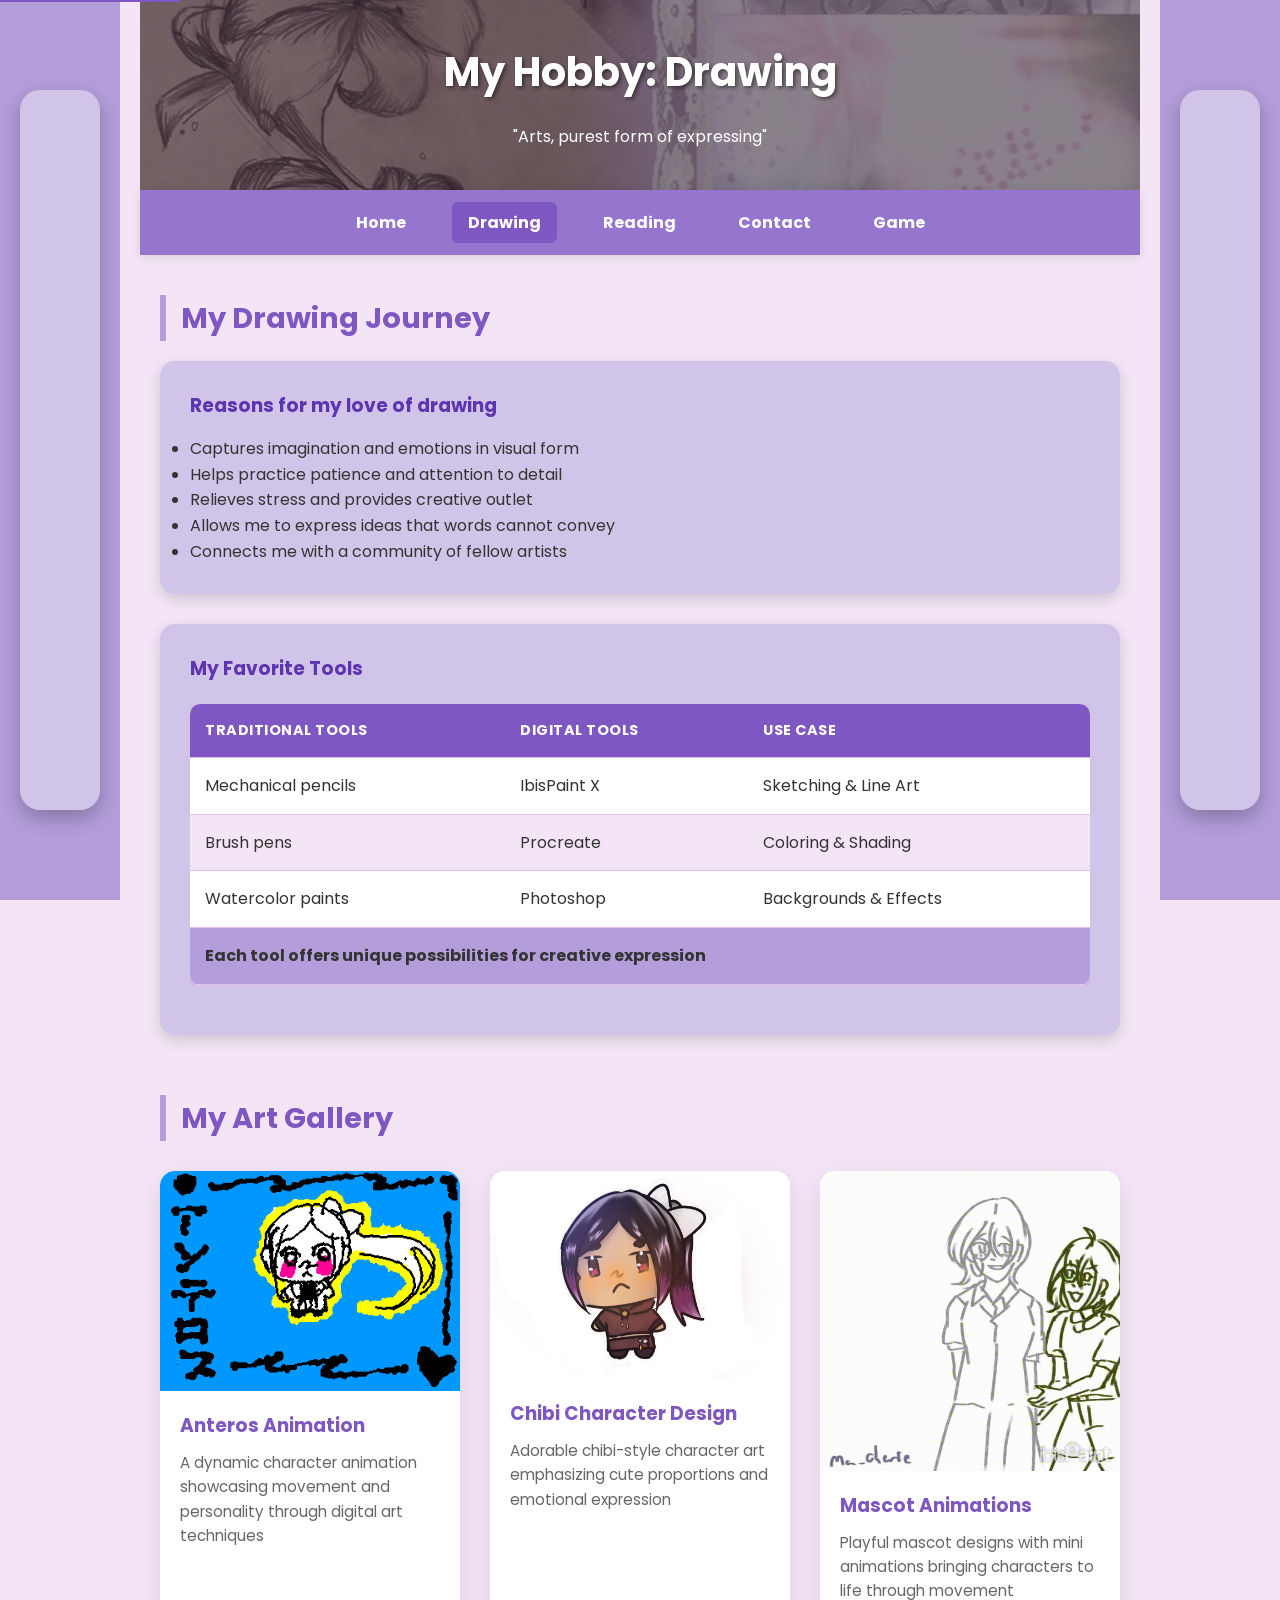
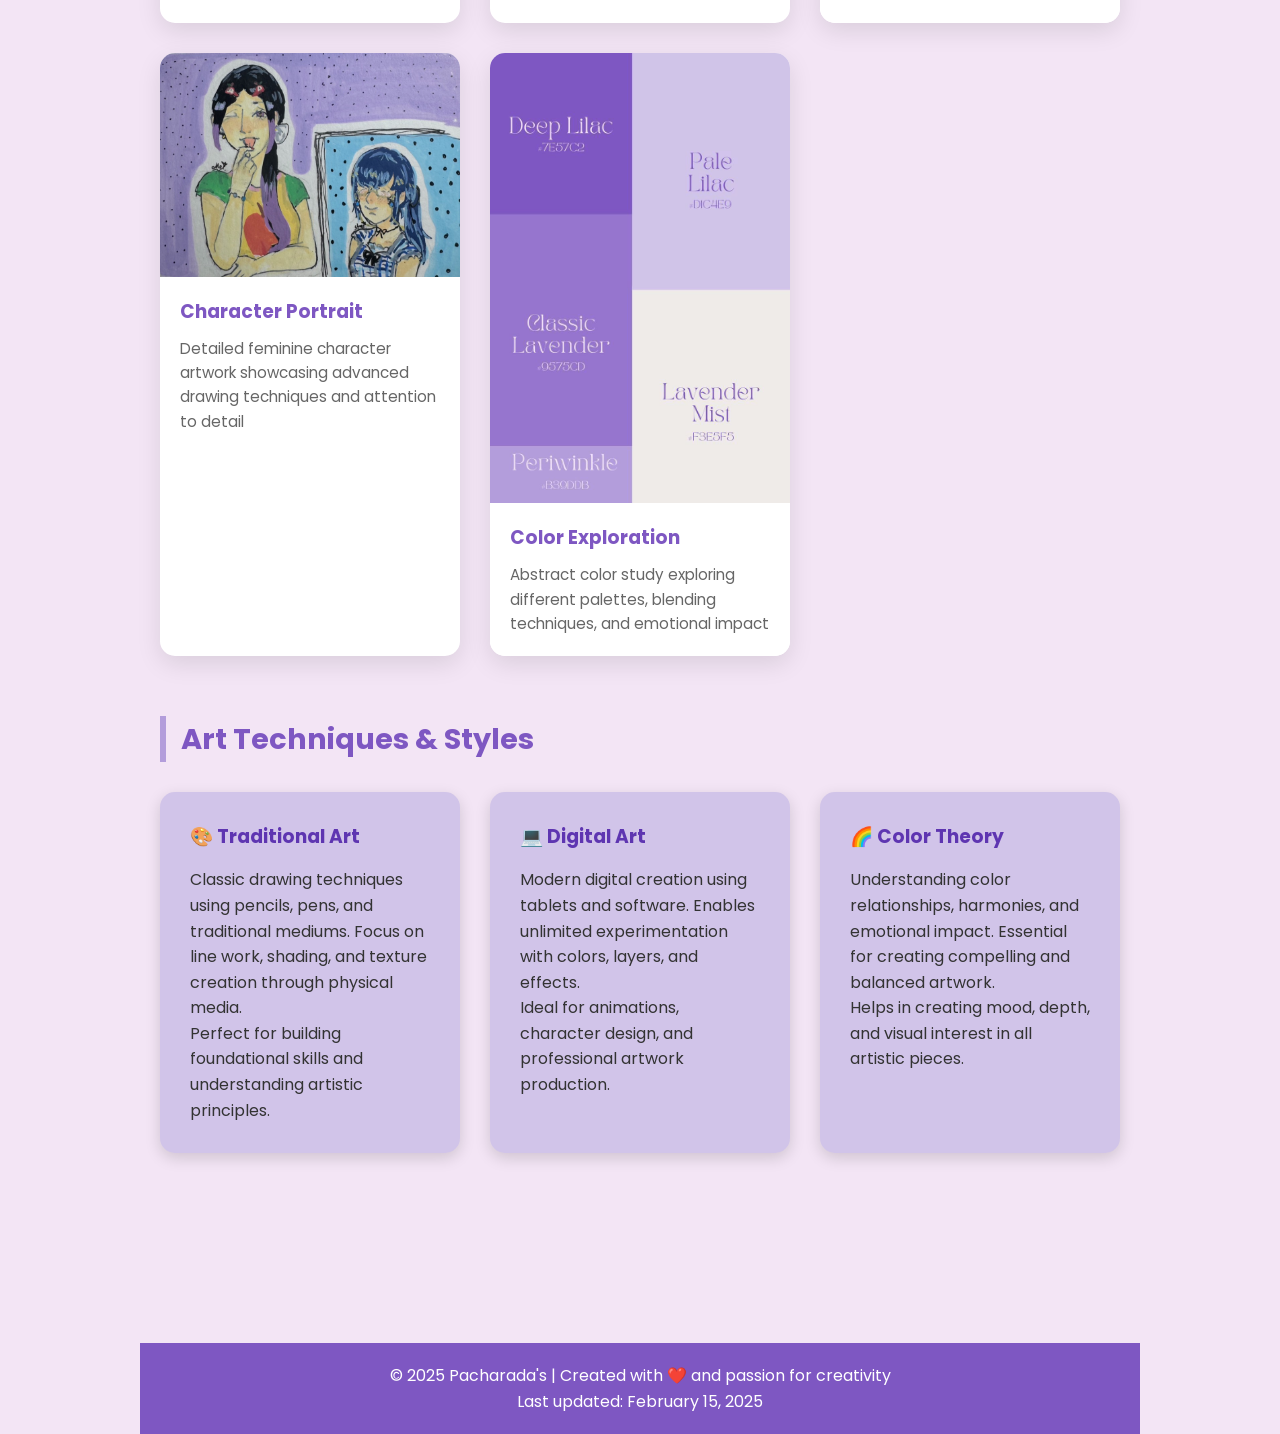
==== hobby.html @ 4d9fe264 "first commit" ====
<!DOCTYPE html>
<html lang="en">
<head>
    <meta charset="UTF-8">
    <meta name="viewport" content="width=device-width, initial-scale=1.0">
    <meta name="description" content="Drawing Gallery - Explore Pacharada's artistic journey and creative works">
    <meta name="keywords" content="drawing, art, gallery, creative, artwork, pencils, digital art">
    <meta name="author" content="Pacharada">
    <title>Drawing Gallery - Pacharada's Hobby Website</title>
    <link rel="stylesheet" href="styles.css">
    <link rel="preconnect" href="https://fonts.googleapis.com">
    <link rel="preconnect" href="https://fonts.gstatic.com" crossorigin>
    <link href="https://fonts.googleapis.com/css2?family=Poppins:wght@300;400;600;700&display=swap" rel="stylesheet">
</head>
<body>

<a href="#main-content" class="skip-link">Skip to main content</a>

<!-- Side Decorations -->
<aside class="side left" aria-hidden="true">
    <div class="decor-box"></div>
</aside>
<aside class="side right" aria-hidden="true">
    <div class="decor-box"></div>
</aside>

<div class="main">

<header role="banner">
    <h1>My Hobby: Drawing</h1>
    <p>"Arts, purest form of expressing"</p>
</header>

<nav role="navigation" aria-label="Main navigation">
    <a href="index.html">Home</a>
    <a href="hobby.html" class="active" aria-current="page">Drawing</a>
    <a href="hobby2.html">Reading</a>
    <a href="contact.html">Contact</a>
    <a href="game.html">Game</a>
</nav>

<main id="main-content" role="main">
    <section aria-labelledby="drawing-heading">
        <h2 id="drawing-heading">My Drawing Journey</h2>
        
        <article class="card">
            <h3>Reasons for my love of drawing</h3>
            <ul>
                <li>Captures imagination and emotions in visual form</li>
                <li>Helps practice patience and attention to detail</li>
                <li>Relieves stress and provides creative outlet</li>
                <li>Allows me to express ideas that words cannot convey</li>
                <li>Connects me with a community of fellow artists</li>
            </ul>
        </article>

        <article class="card">
            <h3>My Favorite Tools</h3>
            <div class="table-container">
                <table>
                    <thead>
                        <tr>
                            <th scope="col">Traditional Tools</th>
                            <th scope="col">Digital Tools</th>
                            <th scope="col">Use Case</th>
                        </tr>
                    </thead>
                    <tbody>
                        <tr>
                            <td>Mechanical pencils</td>
                            <td>IbisPaint X</td>
                            <td>Sketching & Line Art</td>
                        </tr>
                        <tr>
                            <td>Brush pens</td>
                            <td>Procreate</td>
                            <td>Coloring & Shading</td>
                        </tr>
                        <tr>
                            <td>Watercolor paints</td>
                            <td>Photoshop</td>
                            <td>Backgrounds & Effects</td>
                        </tr>
                    </tbody>
                    <tfoot>
                        <tr>
                            <td colspan="3">Each tool offers unique possibilities for creative expression</td>
                        </tr>
                    </tfoot>
                </table>
            </div>
        </article>
    </section>

    <section aria-labelledby="gallery-heading">
        <h2 id="gallery-heading">My Art Gallery</h2>
        
        <div class="multimedia-container">
            <div class="media-item">
                <img src="/Img/Anteros.gif" alt="Animated artwork featuring Anteros character with smooth movements" loading="lazy">
                <div class="media-caption">
                    <h3>Anteros Animation</h3>
                    <p>A dynamic character animation showcasing movement and personality through digital art techniques</p>
                </div>
            </div>
            
            <div class="media-item">
                <img src="/Img/ante%20chibi%201.jpg" alt="Chibi style character artwork with cute proportions and expressive features" loading="lazy">
                <div class="media-caption">
                    <h3>Chibi Character Design</h3>
                    <p>Adorable chibi-style character art emphasizing cute proportions and emotional expression</p>
                </div>
            </div>
            
            <div class="media-item">
                <img src="/Img/mascots%20gif%20mini-ani.gif" alt="Mini animated mascot characters with playful movements and interactions" loading="lazy">
                <div class="media-caption">
                    <h3>Mascot Animations</h3>
                    <p>Playful mascot designs with mini animations bringing characters to life through movement</p>
                </div>
            </div>
            
            <div class="media-item">
                <img src="/Img/enthanante%20fem.jpg" alt="Feminine character artwork with detailed features and artistic styling" loading="lazy">
                <div class="media-caption">
                    <h3>Character Portrait</h3>
                    <p>Detailed feminine character artwork showcasing advanced drawing techniques and attention to detail</p>
                </div>
            </div>
            
            <div class="media-item">
                <img src="/Img/color.jpg" alt="Colorful abstract artwork demonstrating various color techniques and blending" loading="lazy">
                <div class="media-caption">
                    <h3>Color Exploration</h3>
                    <p>Abstract color study exploring different palettes, blending techniques, and emotional impact</p>
                </div>
            </div>
            
        </div>
    </section>

    <section aria-labelledby="techniques-heading">
        <h2 id="techniques-heading">Art Techniques & Styles</h2>
        
        <div class="hobby-grid">
            <article class="card">
                <h3>🎨 Traditional Art</h3>
                <p>Classic drawing techniques using pencils, pens, and traditional mediums. Focus on line work, shading, and texture creation through physical media.</p>
                <p>Perfect for building foundational skills and understanding artistic principles.</p>
            </article>
            
            <article class="card">
                <h3>💻 Digital Art</h3>
                <p>Modern digital creation using tablets and software. Enables unlimited experimentation with colors, layers, and effects.</p>
                <p>Ideal for animations, character design, and professional artwork production.</p>
            </article>
            
            <article class="card">
                <h3>🌈 Color Theory</h3>
                <p>Understanding color relationships, harmonies, and emotional impact. Essential for creating compelling and balanced artwork.</p>
                <p>Helps in creating mood, depth, and visual interest in all artistic pieces.</p>
            </article>
        </div>
    </section>
</main>

<footer role="contentinfo">
    <p>&copy; 2025 Pacharada's | Created with ❤️ and passion for creativity</p>
    <p>Last updated: <time datetime="2025-02-15">February 15, 2025</time></p>
</footer>

</div>

<script src="page-transitions.js"></script>

</body>
</html>
---- styles.css ----
/* ===== RESET & BASE STYLES ===== */
* {
    margin: 0;
    padding: 0;
    box-sizing: border-box;
}

body {
    font-family: "Poppins", sans-serif;
    background: #F3E5F5;
    color: #333;
    line-height: 1.6;
}

/* ===== ACCESSIBILITY ===== */
/* Focus styles for keyboard navigation */
*:focus {
    outline: 3px solid #7E57C2;
    outline-offset: 2px;
}

/* Skip to content link for screen readers */
.skip-link {
    position: absolute;
    top: -40px;
    left: 0;
    background: #7E57C2;
    color: white;
    padding: 8px;
    text-decoration: none;
    z-index: 1000;
}

.skip-link:focus {
    top: 0;
}

/* ===== SIDE DECORATIONS ===== */
.side {
    position: fixed;
    top: 0;
    width: 120px;
    height: 100vh;
    background: #B39DDB;
    display: flex;
    justify-content: center;
    align-items: center;
    z-index: 1;
}

.side.left { left: 0; }
.side.right { right: 0; }

.side .decor-box {
    width: 80px;
    height: 80%;
    background: #D1C4E9;
    border-radius: 20px;
    box-shadow: 0 8px 20px rgba(0,0,0,0.25);
    animation: float 4s ease-in-out infinite;
}

@keyframes float {
    0%, 100% { transform: translateY(0); }
    50% { transform: translateY(-15px); }
}

/* ===== MAIN LAYOUT ===== */
.main {
    margin: 0 140px;
    min-height: 100vh;
}

/* ===== HEADER ===== */
header {
    background: url("/Img/img7.jpg") center/cover no-repeat;
    color: white;
    padding: 2.5em 0;
    text-align: center;
    position: relative;
}

header::before {
    content: '';
    position: absolute;
    top: 0;
    left: 0;
    right: 0;
    bottom: 0;
    background: rgba(0,0,0,0.4);
    z-index: 1;
}

header h1, header p {
    position: relative;
    z-index: 2;
}

header h1 {
    font-size: 2.5em;
    margin-bottom: 0.5em;
    text-shadow: 2px 2px 4px rgba(0,0,0,0.5);
}

/* ===== NAVIGATION ===== */
nav {
    background: #9575CD;
    display: flex;
    justify-content: center;
    gap: 30px;
    padding: 12px 0;
    position: sticky;
    top: 0;
    z-index: 100;
    box-shadow: 0 2px 10px rgba(0,0,0,0.1);
}

nav a {
    color: white;
    text-decoration: none;
    font-weight: bold;
    padding: 8px 16px;
    border-radius: 6px;
    transition: all 0.3s ease;
}

nav a:hover, nav a:focus {
    background: rgba(255,255,255,0.2);
    transform: translateY(-2px);
}

nav a.active {
    background: #7E57C2;
}

/* ===== MAIN CONTENT ===== */
main {
    max-width: 1000px;
    margin: 0 auto;
    padding: 40px 20px;
}

section {
    margin-bottom: 60px;
}

/* ===== CARDS ===== */
.card {
    background: #D1C4E9;
    border-radius: 15px;
    padding: 30px;
    margin-bottom: 30px;
    box-shadow: 0 5px 15px rgba(0,0,0,0.15);
    transition: transform 0.35s ease, box-shadow 0.35s ease;
}

.card:hover {
    transform: translateY(-6px);
    box-shadow: 0 12px 28px rgba(94,53,177,0.4);
}

/* ===== BUTTONS ===== */
.btn {
    display: inline-block;
    margin-top: 15px;
    padding: 12px 25px;
    background: #7E57C2;
    color: white;
    text-decoration: none;
    border-radius: 6px;
    font-weight: bold;
    transition: all 0.3s ease;
    border: none;
    cursor: pointer;
    font-size: 1em;
}

.btn:hover, .btn:focus {
    background: #9575CD;
    transform: scale(1.08);
    box-shadow: 0 10px 25px rgba(126,87,194,0.5);
}

/* ===== TABLES ===== */
.table-container {
    overflow-x: auto;
    margin: 20px 0;
}

table {
    width: 100%;
    border-collapse: collapse;
    background: white;
    border-radius: 10px;
    overflow: hidden;
    box-shadow: 0 4px 15px rgba(0,0,0,0.1);
}

thead {
    background: #7E57C2;
    color: white;
}

th, td {
    padding: 15px;
    text-align: left;
    border-bottom: 1px solid #E1BEE7;
}

th {
    font-weight: bold;
    text-transform: uppercase;
    font-size: 0.9em;
    letter-spacing: 0.5px;
}

tbody tr:nth-child(even) {
    background: #F3E5F5;
}

tbody tr:hover {
    background: #E1BEE7;
    transform: scale(1.01);
    transition: all 0.2s ease;
}

tfoot {
    background: #B39DDB;
    font-weight: bold;
}

/* ===== FORMS ===== */
.form-group {
    margin-bottom: 20px;
}

label {
    display: block;
    margin-bottom: 8px;
    font-weight: 600;
    color: #5E35B1;
}

input, textarea, select {
    width: 100%;
    padding: 12px;
    border: 2px solid #E1BEE7;
    border-radius: 8px;
    font-size: 1em;
    transition: all 0.3s ease;
    background: white;
}

input:hover, textarea:hover, select:hover {
    border-color: #B39DDB;
    transform: translateY(-2px);
    box-shadow: 0 4px 12px rgba(94,53,177,0.15);
}

input:focus, textarea:focus, select:focus {
    border-color: #7E57C2;
    box-shadow: 0 0 0 3px rgba(126,87,194,0.1);
}

input:invalid, textarea:invalid {
    border-color: #e74c3c;
}

input:valid, textarea:valid {
    border-color: #27ae60;
}

.error-message {
    color: #e74c3c;
    font-size: 0.9em;
    margin-top: 5px;
    display: none;
}

/* ===== MULTIMEDIA ===== */
.multimedia-container {
    display: grid;
    grid-template-columns: repeat(auto-fit, minmax(300px, 1fr));
    gap: 30px;
    margin: 30px 0;
}

.media-item {
    background: white;
    border-radius: 15px;
    overflow: hidden;
    box-shadow: 0 8px 25px rgba(0,0,0,0.1);
    transition: transform 0.3s ease;
}

.media-item:hover {
    transform: translateY(-8px);
}

.media-item img, .media-item video, .media-item audio {
    width: 100%;
    height: auto;
    display: block;
}

.media-caption {
    padding: 20px;
    background: white;
}

.media-caption h3 {
    color: #7E57C2;
    margin-bottom: 10px;
}

.media-caption p {
    color: #666;
    font-size: 0.95em;
}

/* ===== GAME STYLES ===== */
.game-container {
    background: white;
    border-radius: 15px;
    padding: 30px;
    box-shadow: 0 8px 25px rgba(0,0,0,0.1);
    text-align: center;
}

.game-header {
    display: flex;
    justify-content: space-between;
    align-items: center;
    margin-bottom: 30px;
    flex-wrap: wrap;
    gap: 20px;
}

.game-stats {
    display: flex;
    gap: 30px;
    align-items: center;
}

.stat-item {
    background: #F3E5F5;
    padding: 10px 20px;
    border-radius: 10px;
    font-weight: bold;
    color: #5E35B1;
}

.game-board {
    display: grid;
    grid-template-columns: repeat(4, 1fr);
    gap: 15px;
    max-width: 500px;
    margin: 0 auto 30px;
}

.memory-card {
    aspect-ratio: 1;
    background: linear-gradient(135deg, #7E57C2, #9575CD);
    border-radius: 10px;
    cursor: pointer;
    display: flex;
    align-items: center;
    justify-content: center;
    font-size: 2em;
    color: white;
    transition: all 0.3s ease;
    position: relative;
    transform-style: preserve-3d;
}

.memory-card:hover {
    transform: scale(1.05);
}

.memory-card.flipped {
    transform: rotateY(180deg);
}

.memory-card.matched {
    background: linear-gradient(135deg, #4CAF50, #66BB6A);
    animation: matchPulse 0.6s ease;
}

@keyframes matchPulse {
    0% { transform: scale(1); }
    50% { transform: scale(1.1); }
    100% { transform: scale(1); }
}

.card-front, .card-back {
    position: absolute;
    width: 100%;
    height: 100%;
    display: flex;
    align-items: center;
    justify-content: center;
    backface-visibility: hidden;
    border-radius: 10px;
}

.card-back {
    transform: rotateY(180deg);
    background: white;
    color: #333;
}

.game-controls {
    display: flex;
    gap: 15px;
    justify-content: center;
    flex-wrap: wrap;
}

.game-message {
    margin: 20px 0;
    padding: 15px;
    border-radius: 10px;
    font-weight: bold;
    transition: all 0.3s ease;
}

.game-message.success {
    background: #d4edda;
    color: #155724;
    border: 1px solid #c3e6cb;
}

.game-message.info {
    background: #d1ecf1;
    color: #0c5460;
    border: 1px solid #bee5eb;
}

/* ===== HIGH SCORES ===== */
#high-scores {
    margin-top: 30px;
    text-align: center;
}

#high-scores h3 {
    color: #7E57C2;
    margin-bottom: 20px;
    font-size: 1.5em;
}

.scores-list {
    display: flex;
    flex-direction: column;
    gap: 10px;
    max-width: 400px;
    margin: 0 auto;
}

.score-item {
    display: flex;
    justify-content: space-between;
    align-items: center;
    padding: 12px 15px;
    background: #F3E5F5;
    border-radius: 8px;
    border: 2px solid #E1BEE7;
    transition: all 0.3s ease;
}

.score-item:hover {
    background: #E1BEE7;
    transform: translateY(-2px);
    box-shadow: 0 4px 12px rgba(94,53,177,0.15);
}

.score-item:first-child {
    background: linear-gradient(135deg, #FFD700, #FFA500);
    color: white;
    border-color: #FFD700;
    font-weight: bold;
}

.score-item:nth-child(2) {
    background: linear-gradient(135deg, #C0C0C0, #808080);
    color: white;
    border-color: #C0C0C0;
    font-weight: bold;
}

.score-item:nth-child(3) {
    background: linear-gradient(135deg, #CD7F32, #8B4513);
    color: white;
    border-color: #CD7F32;
    font-weight: bold;
}

.rank {
    font-weight: bold;
    min-width: 30px;
    color: #7E57C2;
}

.score-item:first-child .rank,
.score-item:nth-child(2) .rank,
.score-item:nth-child(3) .rank {
    color: white;
}

.score-details {
    flex: 1;
    text-align: center;
    font-weight: 600;
}

.score-date {
    font-size: 0.85em;
    color: #666;
    min-width: 80px;
    text-align: right;
}

.score-item:first-child .score-date,
.score-item:nth-child(2) .score-date,
.score-item:nth-child(3) .score-date {
    color: rgba(255,255,255,0.8);
}

/* ===== GRID LAYOUTS ===== */
.contact-grid {
    display: grid;
    grid-template-columns: repeat(auto-fit, minmax(280px, 1fr));
    gap: 25px;
}

.hobby-grid {
    display: grid;
    grid-template-columns: repeat(auto-fit, minmax(250px, 1fr));
    gap: 30px;
    margin: 30px 0;
}

/* ===== FOOTER ===== */
footer {
    background: #7E57C2;
    color: white;
    text-align: center;
    padding: 20px;
    margin-top: 60px;
}

/* ===== RESPONSIVE DESIGN ===== */
@media (max-width: 768px) {
    .side {
        width: 60px;
    }
    
    .side .decor-box {
        width: 40px;
    }
    
    .main {
        margin: 0 80px;
    }
    
    header h1 {
        font-size: 2em;
    }
    
    nav {
        flex-wrap: wrap;
        gap: 10px;
        padding: 10px;
    }
    
    nav a {
        padding: 6px 12px;
        font-size: 0.9em;
    }
    
    .game-board {
        grid-template-columns: repeat(3, 1fr);
        gap: 10px;
        max-width: 350px;
    }
    
    .memory-card {
        font-size: 1.5em;
    }
    
    .game-header {
        justify-content: center;
        text-align: center;
    }
    
    .game-stats {
        flex-direction: column;
        gap: 10px;
    }
    
    .scores-list {
        max-width: 280px;
    }
    
    .score-item {
        padding: 10px 12px;
        font-size: 0.9em;
    }
    
    .score-date {
        display: none;
    }
}

@media (max-width: 480px) {
    .side {
        display: none;
    }
    
    .main {
        margin: 0;
    }
    
    header {
        padding: 1.5em 0;
    }
    
    header h1 {
        font-size: 1.5em;
    }
    
    main {
        padding: 20px 15px;
    }
    
    .card {
        padding: 20px;
    }
    
    .game-board {
        grid-template-columns: repeat(3, 1fr);
        gap: 8px;
        max-width: 280px;
    }
    
    .memory-card {
        font-size: 1.2em;
    }
    
    .multimedia-container {
        grid-template-columns: 1fr;
    }
}

/* ===== SOCIAL LINKS ===== */
.social-link {
    display: inline-block;
    margin-left: 6px;
    color: #5E35B1;
    font-weight: 600;
    text-decoration: none;
    transition: all 0.3s ease;
}

.social-link:hover, .social-link:focus {
    color: #311B92;
    transform: scale(1.08);
    text-decoration: underline;
}

/* ===== HEADINGS ===== */
h2 {
    color: #7E57C2;
    border-left: 6px solid #B39DDB;
    padding-left: 15px;
    margin-bottom: 20px;
    font-size: 1.8em;
}

h3 {
    color: #5E35B1;
    margin-bottom: 15px;
}

/* ===== UTILITY CLASSES ===== */
.text-center { text-align: center; }
.text-left { text-align: left; }
.text-right { text-align: right; }

.mb-20 { margin-bottom: 20px; }
.mb-30 { margin-bottom: 30px; }
.mt-20 { margin-top: 20px; }
.mt-30 { margin-top: 30px; }

.hidden { display: none; }
.visible { display: block; }

/* ===== ANIMATIONS ===== */
@keyframes fadeIn {
    from { opacity: 0; transform: translateY(20px); }
    to { opacity: 1; transform: translateY(0); }
}

@keyframes pageFadeIn {
    from { opacity: 0; }
    to { opacity: 1; }
}

@keyframes slideInFromLeft {
    from { opacity: 0; transform: translateX(-30px); }
    to { opacity: 1; transform: translateX(0); }
}

@keyframes slideInFromRight {
    from { opacity: 0; transform: translateX(30px); }
    to { opacity: 1; transform: translateX(0); }
}

@keyframes slideInFromTop {
    from { opacity: 0; transform: translateY(-30px); }
    to { opacity: 1; transform: translateY(0); }
}

@keyframes slideInFromBottom {
    from { opacity: 0; transform: translateY(30px); }
    to { opacity: 1; transform: translateY(0); }
}

/* Page transition animations */
.page-transition {
    animation: pageFadeIn 0.6s ease-in-out;
}

.fade-in {
    animation: fadeIn 0.6s ease forwards;
}

.slide-in-left {
    animation: slideInFromLeft 0.8s ease forwards;
}

.slide-in-right {
    animation: slideInFromRight 0.8s ease forwards;
}

.slide-in-top {
    animation: slideInFromTop 0.8s ease forwards;
}

.slide-in-bottom {
    animation: slideInFromBottom 0.8s ease forwards;
}

/* Staggered animations for multiple elements */
.stagger-animation > * {
    opacity: 0;
    animation: fadeIn 0.6s ease forwards;
}

.stagger-animation > *:nth-child(1) { animation-delay: 0.1s; }
.stagger-animation > *:nth-child(2) { animation-delay: 0.2s; }
.stagger-animation > *:nth-child(3) { animation-delay: 0.3s; }
.stagger-animation > *:nth-child(4) { animation-delay: 0.4s; }
.stagger-animation > *:nth-child(5) { animation-delay: 0.5s; }
.stagger-animation > *:nth-child(6) { animation-delay: 0.6s; }

/* Page content animations on load */
main {
    animation: slideInFromBottom 0.8s ease-out;
}

.card {
    animation: slideInFromTop 0.8s ease-out;
    animation-fill-mode: both;
}

.card:nth-child(1) { animation-delay: 0.1s; }
.card:nth-child(2) { animation-delay: 0.2s; }
.card:nth-child(3) { animation-delay: 0.3s; }
.card:nth-child(4) { animation-delay: 0.4s; }
.card:nth-child(5) { animation-delay: 0.5s; }
.card:nth-child(6) { animation-delay: 0.6s; }

/* Navigation animation */
nav {
    animation: slideInFromTop 0.6s ease-out;
}

/* Header animation */
header {
    animation: slideInFromTop 0.8s ease-out;
}

/* Footer animation */
footer {
    animation: slideInFromBottom 0.6s ease-out;
    animation-delay: 0.3s;
    animation-fill-mode: both;
}

/* Smooth transitions for all interactive elements */
a, button, .btn, input, textarea, select {
    transition: all 0.3s ease;
}

/* Enhanced hover animations */
.card:hover {
    animation: none; /* Disable animation on hover to prevent conflicts */
    transform: translateY(-6px);
    box-shadow: 0 12px 28px rgba(94,53,177,0.4);
}

/* Loading state animation */
.loading {
    opacity: 0.6;
    pointer-events: none;
    transition: opacity 0.3s ease;
}

/* Page exit animation (for future use with JavaScript) */
.page-exit {
    animation: pageFadeOut 0.4s ease-in forwards;
}

@keyframes pageFadeOut {
    from { opacity: 1; }
    to { opacity: 0; }
}

/* ===== PRINT STYLES ===== */
@media print {
    .side {
        display: none;
    }
    
    .main {
        margin: 0;
    }
    
    nav {
        position: static;
    }
    
    .game-container {
        break-inside: avoid;
    }
}
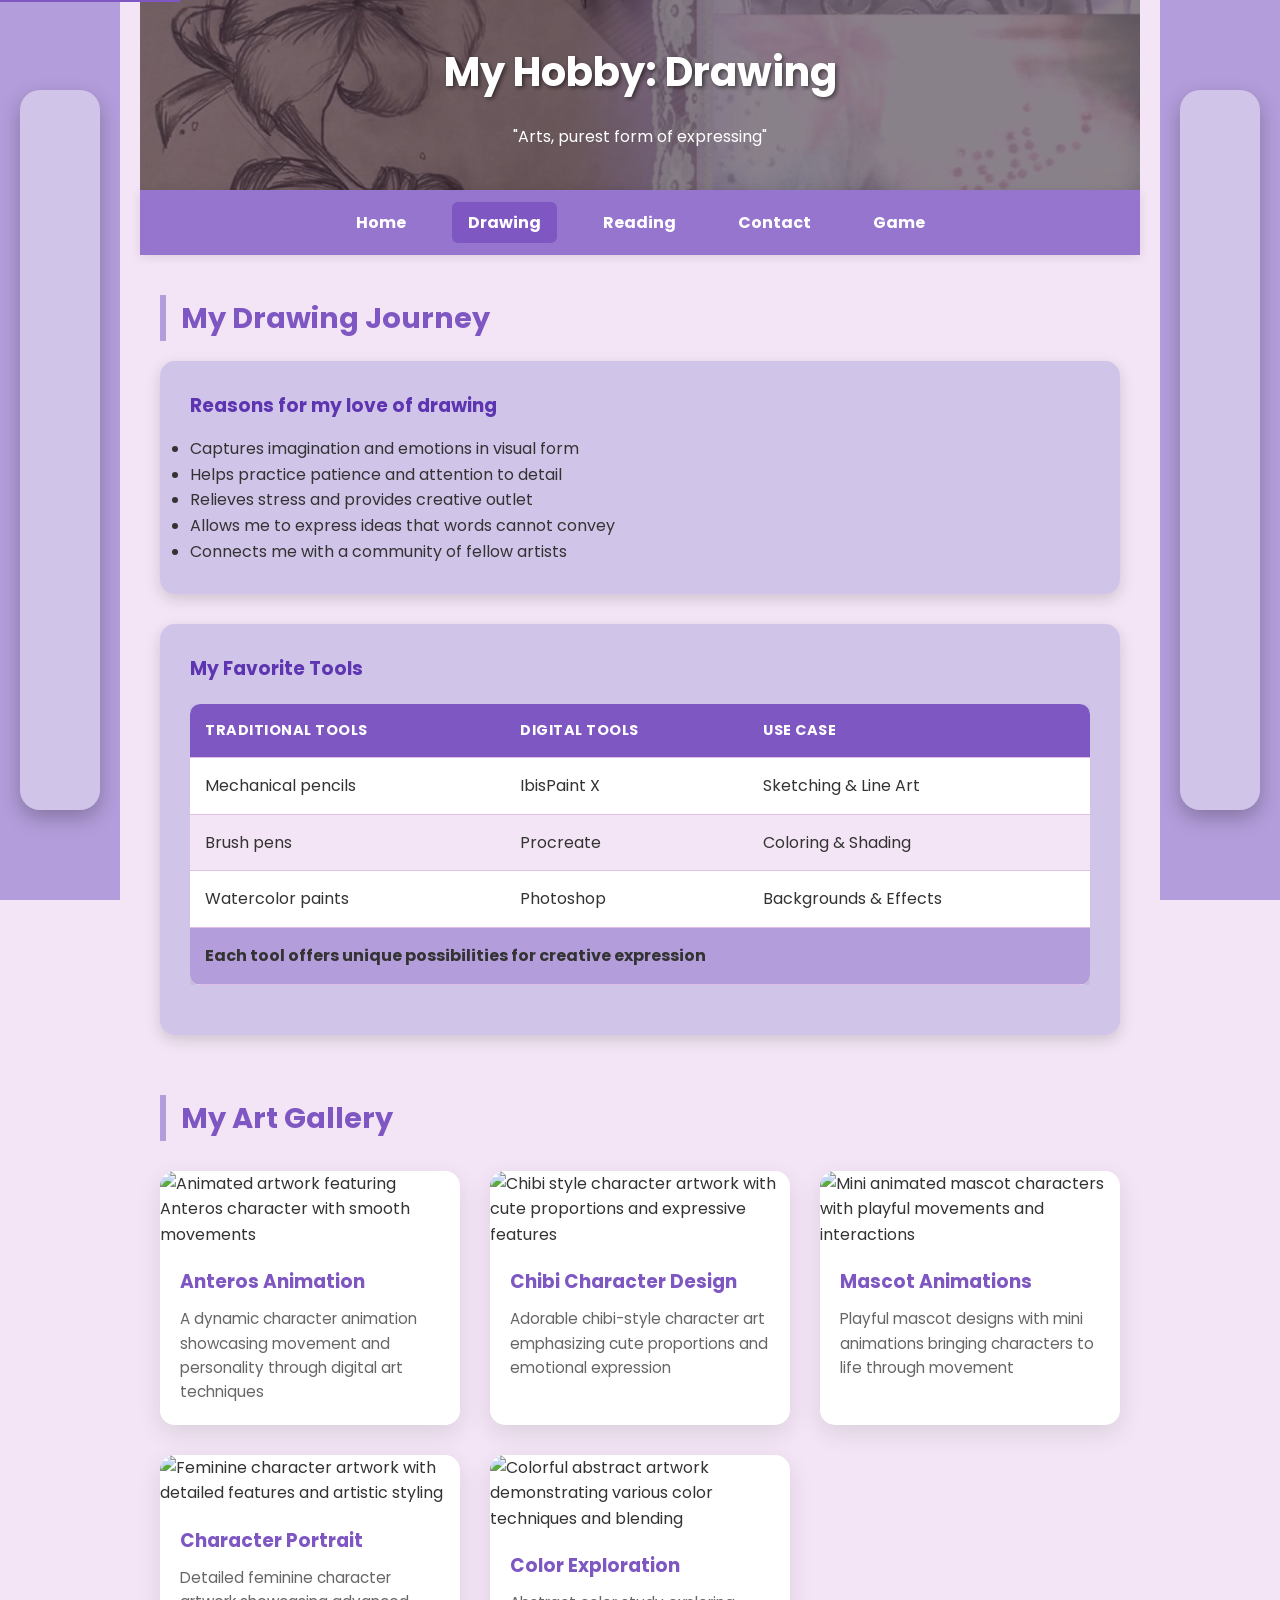
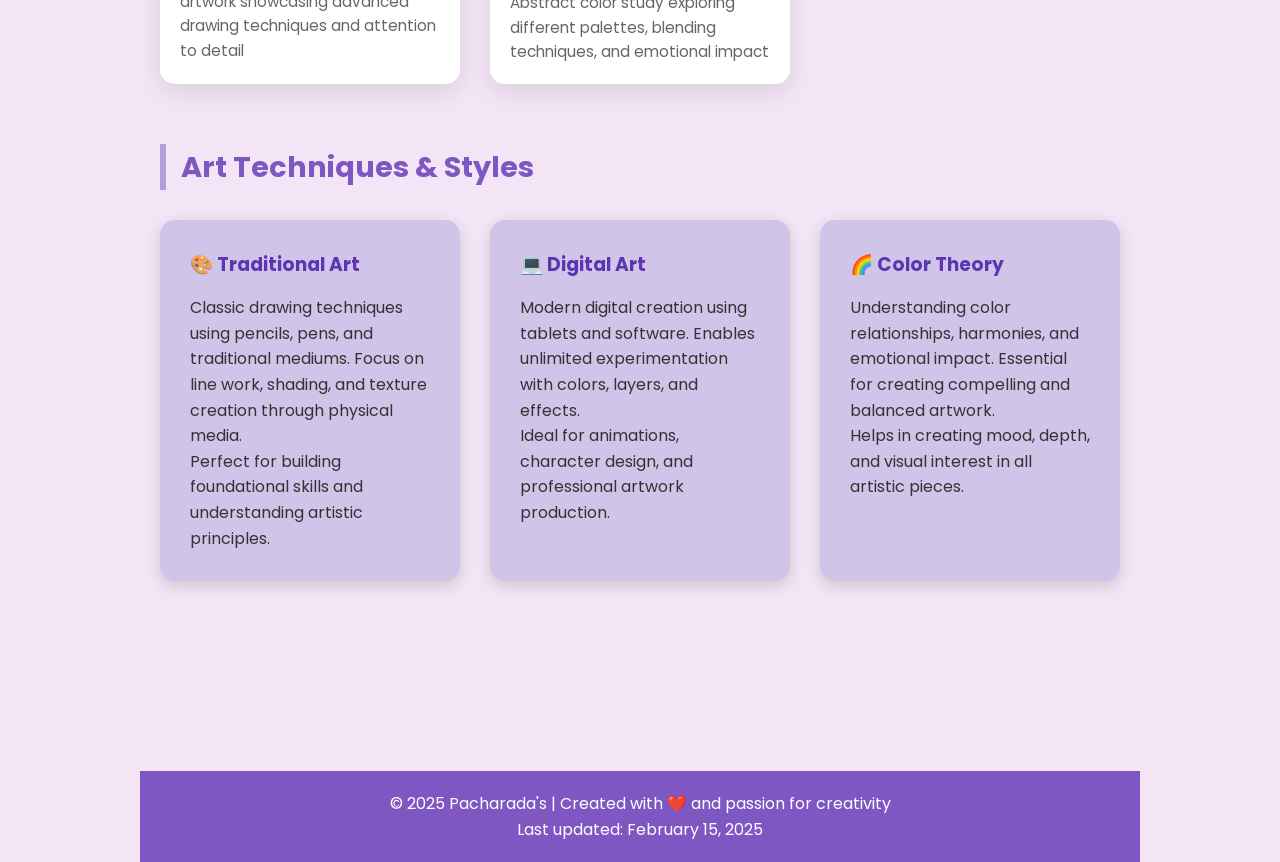
==== commit 257a4c26: "first commit" ====
--- a/hobby.html
+++ b/hobby.html
@@ -97,7 +97,7 @@
         
         <div class="multimedia-container">
             <div class="media-item">
-                <img src="/Img/Anteros.gif" alt="Animated artwork featuring Anteros character with smooth movements" loading="lazy">
+                <img src="/Anteros.gif" alt="Animated artwork featuring Anteros character with smooth movements" loading="lazy">
                 <div class="media-caption">
                     <h3>Anteros Animation</h3>
                     <p>A dynamic character animation showcasing movement and personality through digital art techniques</p>
@@ -105,7 +105,7 @@
             </div>
             
             <div class="media-item">
-                <img src="/Img/ante%20chibi%201.jpg" alt="Chibi style character artwork with cute proportions and expressive features" loading="lazy">
+                <img src="/ante%20chibi%201.jpg" alt="Chibi style character artwork with cute proportions and expressive features" loading="lazy">
                 <div class="media-caption">
                     <h3>Chibi Character Design</h3>
                     <p>Adorable chibi-style character art emphasizing cute proportions and emotional expression</p>
@@ -113,7 +113,7 @@
             </div>
             
             <div class="media-item">
-                <img src="/Img/mascots%20gif%20mini-ani.gif" alt="Mini animated mascot characters with playful movements and interactions" loading="lazy">
+                <img src="/mascots%20gif%20mini-ani.gif" alt="Mini animated mascot characters with playful movements and interactions" loading="lazy">
                 <div class="media-caption">
                     <h3>Mascot Animations</h3>
                     <p>Playful mascot designs with mini animations bringing characters to life through movement</p>
@@ -121,7 +121,7 @@
             </div>
             
             <div class="media-item">
-                <img src="/Img/enthanante%20fem.jpg" alt="Feminine character artwork with detailed features and artistic styling" loading="lazy">
+                <img src="/enthanante%20fem.jpg" alt="Feminine character artwork with detailed features and artistic styling" loading="lazy">
                 <div class="media-caption">
                     <h3>Character Portrait</h3>
                     <p>Detailed feminine character artwork showcasing advanced drawing techniques and attention to detail</p>
@@ -129,14 +129,13 @@
             </div>
             
             <div class="media-item">
-                <img src="/Img/color.jpg" alt="Colorful abstract artwork demonstrating various color techniques and blending" loading="lazy">
+                <img src="/color.jpg" alt="Colorful abstract artwork demonstrating various color techniques and blending" loading="lazy">
                 <div class="media-caption">
                     <h3>Color Exploration</h3>
                     <p>Abstract color study exploring different palettes, blending techniques, and emotional impact</p>
                 </div>
             </div>
-            
-        </div>
+        </div>    
     </section>
 
     <section aria-labelledby="techniques-heading">
